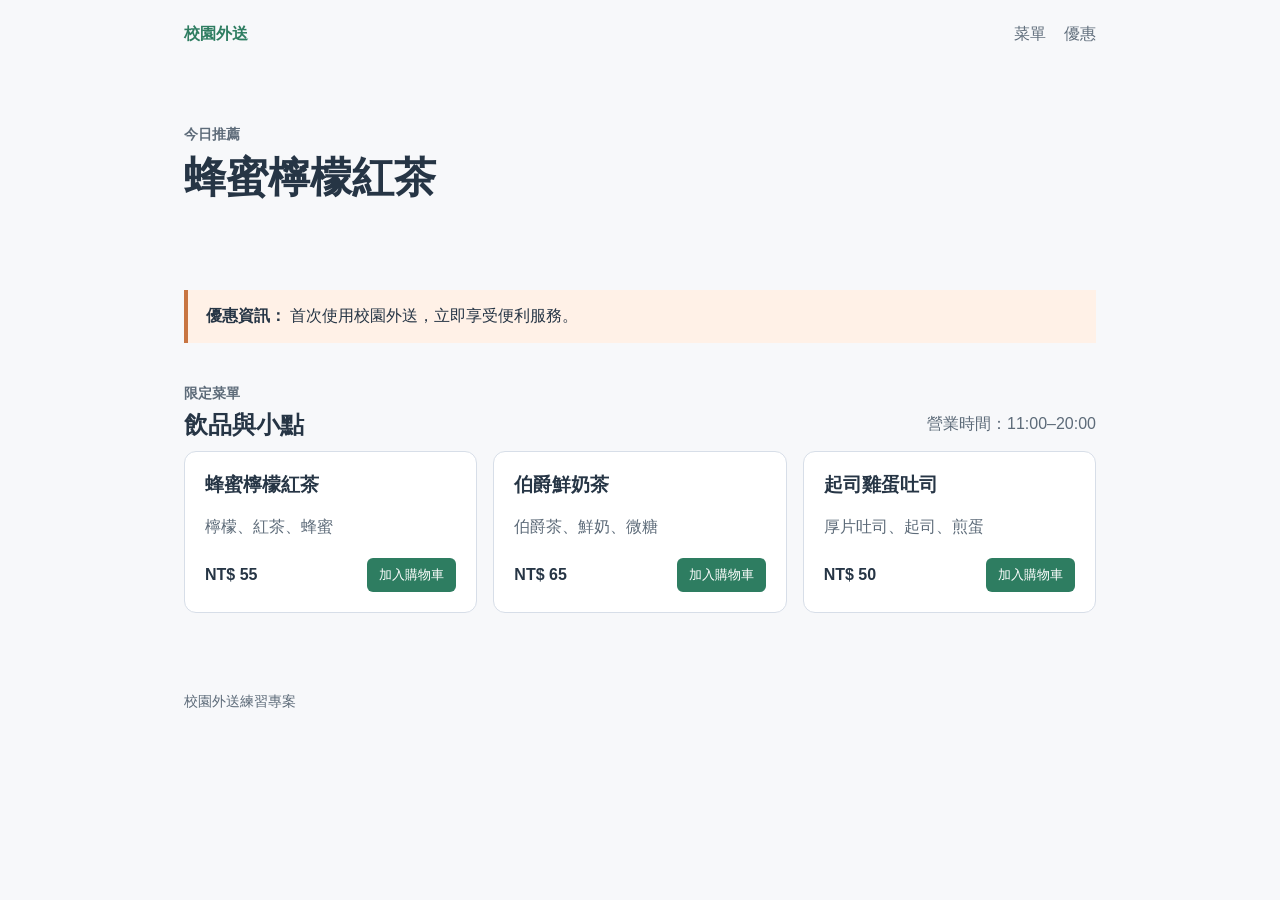
==== index.html @ 29db4ece "Add files via upload" ====
<!doctype html>
<html lang="zh-Hant">
  <head>
    <meta charset="UTF-8" />
    <meta name="viewport" content="width=device-width, initial-scale=1.0" />
    <title>校園外送｜菜單</title>
    <link rel="stylesheet" href="styles.css" />
  </head>
  <body>
    <header class="site-header">
      <a class="brand" href="#top">校園外送</a>
      <nav aria-label="主要導覽">
        <a href="#menu">菜單</a>
        <a href="#promotion">優惠</a>
      </nav>
    </header>

    <main id="top">
      <section class="hero" aria-labelledby="page-title">
        <p class="eyebrow">今日推薦</p>
        <h1 id="page-title">蜂蜜檸檬紅茶</h1>
      </section>

      <section id="promotion" class="promotion" aria-label="促銷資訊">
        <strong>優惠資訊：</strong>
        <span>首次使用校園外送，立即享受便利服務。</span>
      </section>

      <section id="menu" aria-labelledby="menu-title">
        <div class="section-heading">
          <div>
            <p class="eyebrow">限定菜單</p>
            <h2 id="menu-title">飲品與小點</h2>
          </div>
          <p>營業時間：11:00–20:00</p>
        </div>

        <div class="menu-grid">
          <article class="menu-item">
            <h3>蜂蜜檸檬紅茶</h3>
            <p>檸檬、紅茶、蜂蜜</p>
            <div class="item-footer">
              <strong>NT$ 55</strong>
              <button type="button" data-item="蜂蜜檸檬紅茶">加入購物車</button>
            </div>
          </article>

          <article class="menu-item">
            <h3>伯爵鮮奶茶</h3>
            <p>伯爵茶、鮮奶、微糖</p>
            <div class="item-footer">
              <strong>NT$ 65</strong>
              <button type="button" data-item="伯爵鮮奶茶">加入購物車</button>
            </div>
          </article>

          <article class="menu-item">
            <h3>起司雞蛋吐司</h3>
            <p>厚片吐司、起司、煎蛋</p>
            <div class="item-footer">
              <strong>NT$ 50</strong>
              <button type="button" data-item="起司雞蛋吐司">加入購物車</button>
            </div>
          </article>
        </div>
      </section>
    </main>

    <footer>
      <p>校園外送練習專案</p>
    </footer>

    <script src="app.js"></script>
  </body>
</html>
---- styles.css ----
:root {
  color: #263545;
  background: #f7f8fa;
  font-family: -apple-system, BlinkMacSystemFont, "Segoe UI", sans-serif;
}

* {
  box-sizing: border-box;
}

body {
  margin: 0;
}

a {
  color: inherit;
  text-decoration: none;
}

.site-header,
main,
footer {
  max-width: 960px;
  margin: 0 auto;
  padding-left: 24px;
  padding-right: 24px;
}

.site-header {
  display: flex;
  align-items: center;
  justify-content: space-between;
  min-height: 68px;
}

.site-header nav {
  display: flex;
  gap: 18px;
  color: #5d6b79;
}

.brand,
h1,
h2,
h3 {
  font-weight: 700;
}

.brand {
  color: #2e7d61;
}

.hero {
  padding: 58px 0 32px;
}

.hero h1,
.section-heading h2 {
  margin: 6px 0 10px;
}

.hero h1 {
  font-size: 42px;
}

.hero p,
.section-heading p,
.menu-item p,
footer {
  color: #5d6b79;
}

.eyebrow {
  margin: 0;
  color: #2e7d61;
  font-size: 14px;
  font-weight: 700;
}

.promotion {
  padding: 16px 18px;
  border-left: 4px solid #c87542;
  background: #fff1e7;
}

section {
  margin-bottom: 42px;
}

.section-heading {
  display: flex;
  align-items: end;
  justify-content: space-between;
  gap: 16px;
}

.menu-grid {
  display: grid;
  grid-template-columns: repeat(auto-fit, minmax(210px, 1fr));
  gap: 16px;
}

.menu-item {
  padding: 20px;
  border: 1px solid #d7dee8;
  border-radius: 12px;
  background: #fff;
}

.menu-item h3 {
  margin-top: 0;
}

.item-footer {
  display: flex;
  align-items: center;
  justify-content: space-between;
  gap: 8px;
  margin-top: 20px;
}

button {
  padding: 8px 12px;
  border: 0;
  border-radius: 6px;
  background: #2e7d61;
  color: #fff;
  cursor: pointer;
}

footer {
  padding-top: 24px;
  padding-bottom: 36px;
  font-size: 14px;
}

@media (max-width: 560px) {
  .section-heading,
  .item-footer {
    align-items: flex-start;
    flex-direction: column;
  }
}
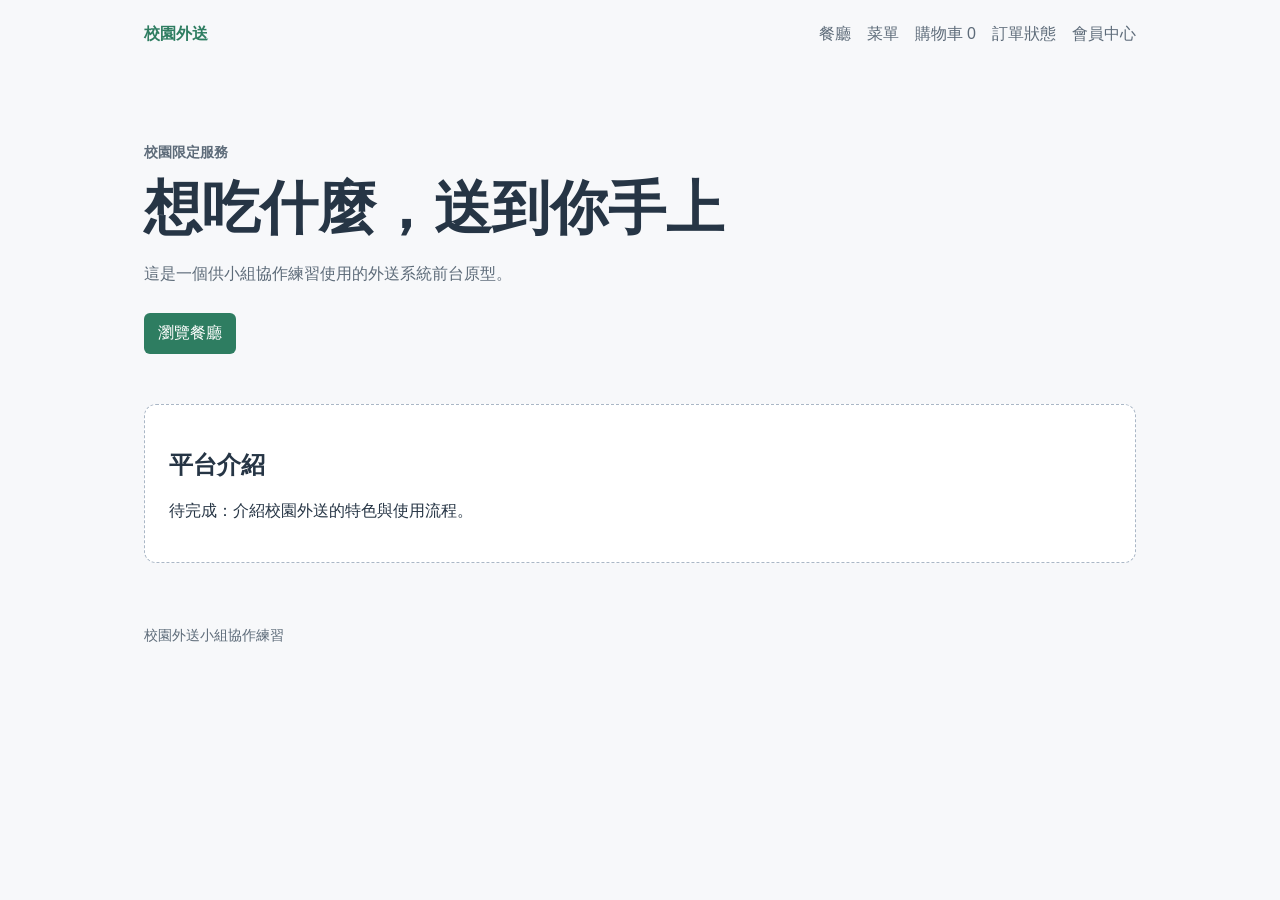
==== commit 8cdebff5: "Add files via upload" ====
--- a/index.html
+++ b/index.html
@@ -3,73 +3,37 @@
   <head>
     <meta charset="UTF-8" />
     <meta name="viewport" content="width=device-width, initial-scale=1.0" />
-    <title>校園外送｜菜單</title>
-    <link rel="stylesheet" href="styles.css" />
+    <title>校園外送｜首頁</title>
+    <link rel="stylesheet" href="css/base.css" />
   </head>
   <body>
     <header class="site-header">
-      <a class="brand" href="#top">校園外送</a>
+      <a class="brand" href="index.html">校園外送</a>
       <nav aria-label="主要導覽">
-        <a href="#menu">菜單</a>
-        <a href="#promotion">優惠</a>
+        <a href="pages/restaurants.html">餐廳</a>
+        <a href="pages/menu.html">菜單</a>
+        <a href="pages/cart.html">購物車 <span data-cart-count>0</span></a>
+        <a href="pages/order-status.html">訂單狀態</a>
+        <a href="pages/profile.html">會員中心</a>
       </nav>
     </header>
 
-    <main id="top">
+    <main class="container">
       <section class="hero" aria-labelledby="page-title">
-        <p class="eyebrow">今日推薦</p>
-        <h1 id="page-title">蜂蜜檸檬紅茶</h1>
+        <p class="eyebrow">校園限定服務</p>
+        <h1 id="page-title">想吃什麼，送到你手上</h1>
+        <p>這是一個供小組協作練習使用的外送系統前台原型。</p>
+        <a class="button" href="pages/restaurants.html">瀏覽餐廳</a>
       </section>
 
-      <section id="promotion" class="promotion" aria-label="促銷資訊">
-        <strong>優惠資訊：</strong>
-        <span>首次使用校園外送，立即享受便利服務。</span>
-      </section>
-
-      <section id="menu" aria-labelledby="menu-title">
-        <div class="section-heading">
-          <div>
-            <p class="eyebrow">限定菜單</p>
-            <h2 id="menu-title">飲品與小點</h2>
-          </div>
-          <p>營業時間：11:00–20:00</p>
-        </div>
-
-        <div class="menu-grid">
-          <article class="menu-item">
-            <h3>蜂蜜檸檬紅茶</h3>
-            <p>檸檬、紅茶、蜂蜜</p>
-            <div class="item-footer">
-              <strong>NT$ 55</strong>
-              <button type="button" data-item="蜂蜜檸檬紅茶">加入購物車</button>
-            </div>
-          </article>
-
-          <article class="menu-item">
-            <h3>伯爵鮮奶茶</h3>
-            <p>伯爵茶、鮮奶、微糖</p>
-            <div class="item-footer">
-              <strong>NT$ 65</strong>
-              <button type="button" data-item="伯爵鮮奶茶">加入購物車</button>
-            </div>
-          </article>
-
-          <article class="menu-item">
-            <h3>起司雞蛋吐司</h3>
-            <p>厚片吐司、起司、煎蛋</p>
-            <div class="item-footer">
-              <strong>NT$ 50</strong>
-              <button type="button" data-item="起司雞蛋吐司">加入購物車</button>
-            </div>
-          </article>
-        </div>
+      <!-- 成員 1：在這裡完成首頁與平台介紹功能。 -->
+      <section id="home-feature" class="placeholder" aria-labelledby="home-feature-title">
+        <h2 id="home-feature-title">平台介紹</h2>
+        <p>待完成：介紹校園外送的特色與使用流程。</p>
       </section>
     </main>
 
-    <footer>
-      <p>校園外送練習專案</p>
-    </footer>
-
-    <script src="app.js"></script>
+    <footer>校園外送小組協作練習</footer>
+    <script src="js/app.js"></script>
   </body>
 </html>
--- a/css/base.css
+++ b/css/base.css
@@ -0,0 +1,149 @@
+:root {
+  color: #263545;
+  background: #f7f8fa;
+  font-family: -apple-system, BlinkMacSystemFont, "Segoe UI", sans-serif;
+}
+
+* {
+  box-sizing: border-box;
+}
+
+body {
+  margin: 0;
+}
+
+a {
+  color: inherit;
+  text-decoration: none;
+}
+
+.site-header,
+.container,
+footer {
+  max-width: 1040px;
+  margin: 0 auto;
+  padding-left: 24px;
+  padding-right: 24px;
+}
+
+.site-header {
+  display: flex;
+  align-items: center;
+  justify-content: space-between;
+  min-height: 68px;
+}
+
+.site-header nav {
+  display: flex;
+  flex-wrap: wrap;
+  gap: 16px;
+  color: #5d6b79;
+}
+
+.brand,
+h1,
+h2,
+h3 {
+  font-weight: 700;
+}
+
+.brand,
+.eyebrow {
+  color: #2e7d61;
+}
+
+.hero {
+  padding: 76px 0 50px;
+}
+
+.hero h1 {
+  max-width: 650px;
+  margin: 8px 0;
+  font-size: clamp(36px, 6vw, 58px);
+}
+
+.hero p,
+.muted,
+footer {
+  color: #5d6b79;
+}
+
+.eyebrow {
+  margin: 0;
+  font-size: 14px;
+  font-weight: 700;
+}
+
+.button,
+button {
+  display: inline-block;
+  margin-top: 12px;
+  padding: 10px 14px;
+  border: 0;
+  border-radius: 6px;
+  background: #2e7d61;
+  color: #fff;
+  cursor: pointer;
+}
+
+.placeholder,
+.panel {
+  margin-bottom: 36px;
+  padding: 24px;
+  border: 1px dashed #aab7c6;
+  border-radius: 12px;
+  background: #fff;
+}
+
+.grid {
+  display: grid;
+  grid-template-columns: repeat(auto-fit, minmax(220px, 1fr));
+  gap: 16px;
+  margin-bottom: 36px;
+}
+
+.card {
+  padding: 20px;
+  border: 1px solid #d7dee8;
+  border-radius: 12px;
+  background: #fff;
+}
+
+.card h3 {
+  margin-top: 0;
+}
+
+.page-heading {
+  margin: 46px 0 24px;
+}
+
+.page-heading h1 {
+  margin-bottom: 8px;
+}
+
+.notice {
+  padding: 16px;
+  border-left: 4px solid #c87542;
+  background: #fff1e7;
+}
+
+.status-message {
+  min-height: 24px;
+  color: #2e7d61;
+  font-weight: 700;
+}
+
+footer {
+  padding-top: 28px;
+  padding-bottom: 36px;
+  font-size: 14px;
+}
+
+@media (max-width: 700px) {
+  .site-header {
+    align-items: flex-start;
+    flex-direction: column;
+    gap: 14px;
+    padding-top: 18px;
+  }
+}
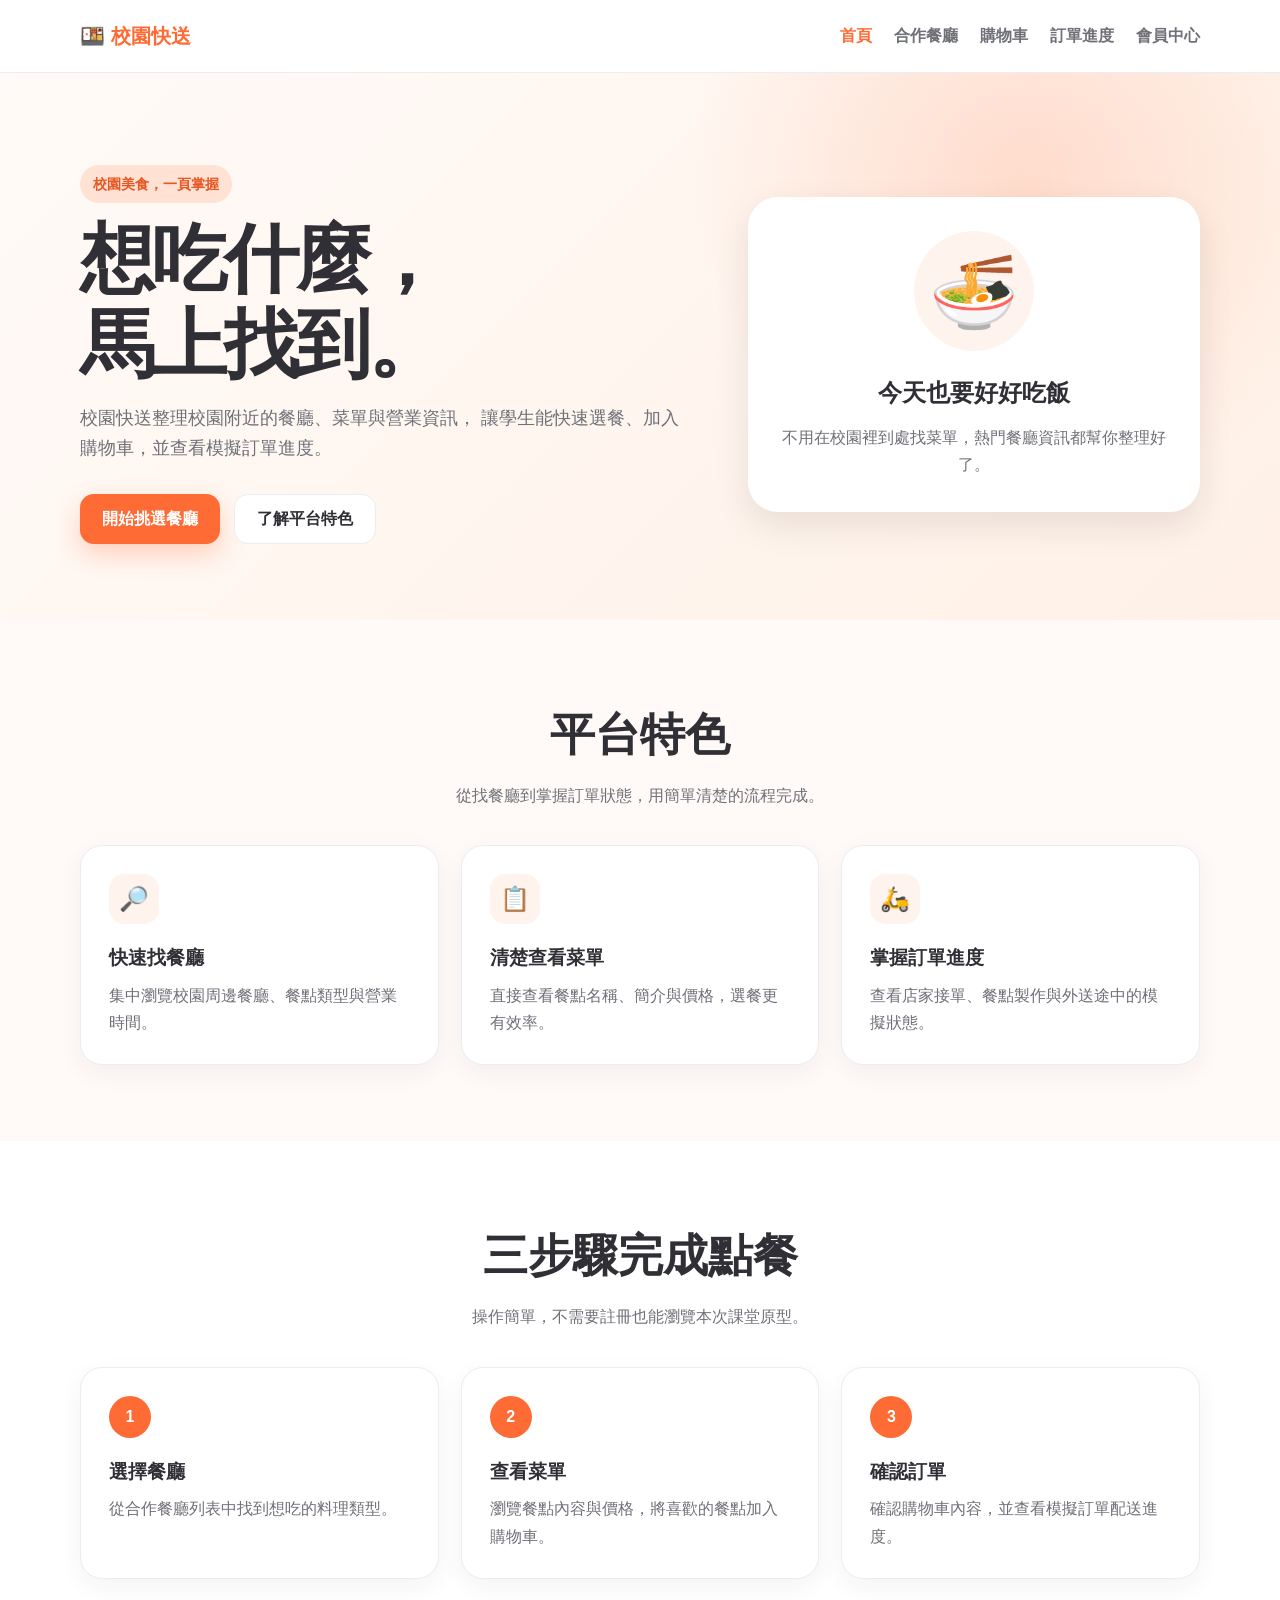
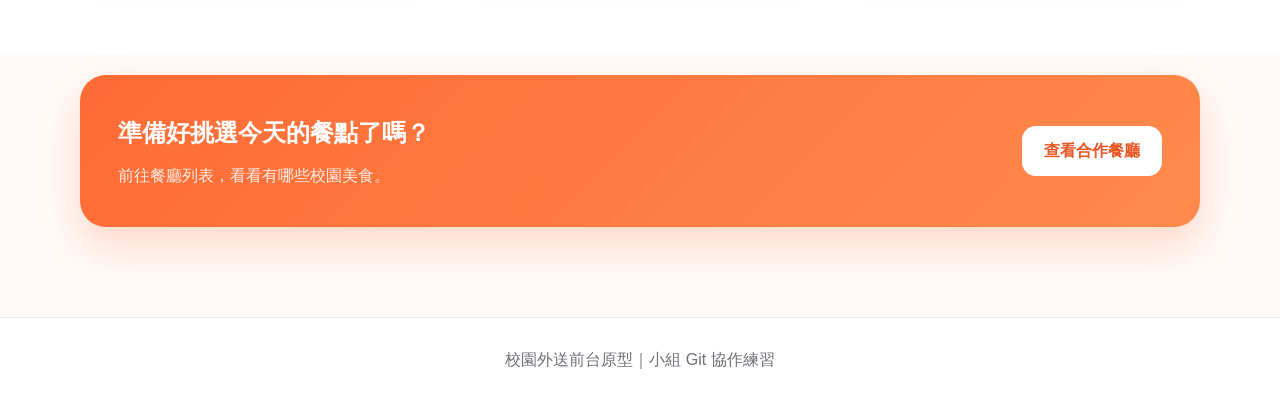
==== commit 91ec7568: "完成首頁與平台介紹" ====
--- a/index.html
+++ b/index.html
@@ -1,39 +1,461 @@
-<!doctype html>
+<!DOCTYPE html>
 <html lang="zh-Hant">
-  <head>
-    <meta charset="UTF-8" />
-    <meta name="viewport" content="width=device-width, initial-scale=1.0" />
-    <title>校園外送｜首頁</title>
-    <link rel="stylesheet" href="css/base.css" />
-  </head>
-  <body>
-    <header class="site-header">
-      <a class="brand" href="index.html">校園外送</a>
-      <nav aria-label="主要導覽">
-        <a href="pages/restaurants.html">餐廳</a>
-        <a href="pages/menu.html">菜單</a>
-        <a href="pages/cart.html">購物車 <span data-cart-count>0</span></a>
-        <a href="pages/order-status.html">訂單狀態</a>
+<head>
+  <meta charset="UTF-8">
+  <meta name="viewport" content="width=device-width, initial-scale=1.0">
+  <meta name="description" content="校園快送提供校園周邊餐廳與餐點資訊，讓學生快速找到想吃的餐點。">
+  <title>校園快送｜首頁</title>
+  <style>
+    :root {
+      --primary: #ff6b35;
+      --primary-dark: #e85624;
+      --secondary: #fff4ed;
+      --text: #2f2f35;
+      --muted: #6f7078;
+      --surface: #ffffff;
+      --border: #ececf1;
+      --shadow: 0 14px 35px rgba(41, 34, 30, 0.10);
+    }
+
+    * {
+      box-sizing: border-box;
+    }
+
+    html {
+      scroll-behavior: smooth;
+    }
+
+    body {
+      margin: 0;
+      font-family: "Noto Sans TC", "Microsoft JhengHei", sans-serif;
+      color: var(--text);
+      background: #fffaf7;
+      line-height: 1.7;
+    }
+
+    a {
+      color: inherit;
+      text-decoration: none;
+    }
+
+    .container {
+      width: min(1120px, calc(100% - 40px));
+      margin: 0 auto;
+    }
+
+    header {
+      position: sticky;
+      top: 0;
+      z-index: 10;
+      background: rgba(255, 255, 255, 0.94);
+      border-bottom: 1px solid var(--border);
+      backdrop-filter: blur(10px);
+    }
+
+    nav {
+      min-height: 72px;
+      display: flex;
+      justify-content: space-between;
+      align-items: center;
+      gap: 24px;
+    }
+
+    .logo {
+      font-size: 1.25rem;
+      font-weight: 800;
+      color: var(--primary);
+    }
+
+    .nav-links {
+      display: flex;
+      gap: 22px;
+      align-items: center;
+    }
+
+    .nav-links a {
+      color: var(--muted);
+      font-weight: 700;
+    }
+
+    .nav-links a:hover,
+    .nav-links a[aria-current="page"] {
+      color: var(--primary);
+    }
+
+    .hero {
+      padding: 92px 0 76px;
+      background:
+        radial-gradient(circle at 80% 20%, rgba(255, 107, 53, 0.18), transparent 30%),
+        linear-gradient(135deg, #fffaf7 0%, #fff1e7 100%);
+    }
+
+    .hero-grid {
+      display: grid;
+      grid-template-columns: 1.15fr 0.85fr;
+      align-items: center;
+      gap: 56px;
+    }
+
+    .eyebrow {
+      display: inline-block;
+      margin-bottom: 14px;
+      padding: 7px 13px;
+      border-radius: 999px;
+      color: var(--primary-dark);
+      background: #ffe2d3;
+      font-weight: 800;
+      font-size: 0.9rem;
+    }
+
+    h1 {
+      margin: 0 0 18px;
+      font-size: clamp(2.6rem, 6vw, 4.7rem);
+      line-height: 1.12;
+      letter-spacing: -0.04em;
+    }
+
+    .hero p {
+      max-width: 660px;
+      margin: 0 0 30px;
+      color: var(--muted);
+      font-size: 1.1rem;
+    }
+
+    .button-row {
+      display: flex;
+      flex-wrap: wrap;
+      gap: 14px;
+    }
+
+    .button {
+      display: inline-flex;
+      justify-content: center;
+      align-items: center;
+      min-height: 50px;
+      padding: 0 22px;
+      border-radius: 14px;
+      font-weight: 800;
+      transition: transform 0.2s, box-shadow 0.2s;
+    }
+
+    .button:hover {
+      transform: translateY(-2px);
+    }
+
+    .button-primary {
+      color: white;
+      background: var(--primary);
+      box-shadow: 0 10px 25px rgba(255, 107, 53, 0.28);
+    }
+
+    .button-secondary {
+      background: white;
+      border: 1px solid var(--border);
+    }
+
+    .hero-card {
+      position: relative;
+      padding: 34px;
+      border-radius: 30px;
+      background: white;
+      box-shadow: var(--shadow);
+    }
+
+    .food-icon {
+      display: grid;
+      place-items: center;
+      width: 120px;
+      height: 120px;
+      margin: 0 auto 22px;
+      border-radius: 50%;
+      background: var(--secondary);
+      font-size: 4.5rem;
+    }
+
+    .hero-card h2 {
+      margin: 0 0 10px;
+      text-align: center;
+    }
+
+    .hero-card p {
+      margin: 0;
+      text-align: center;
+      font-size: 1rem;
+    }
+
+    section {
+      padding: 76px 0;
+    }
+
+    .section-heading {
+      max-width: 700px;
+      margin: 0 auto 36px;
+      text-align: center;
+    }
+
+    .section-heading h2 {
+      margin: 0 0 10px;
+      font-size: clamp(2rem, 4vw, 2.8rem);
+    }
+
+    .section-heading p {
+      margin: 0;
+      color: var(--muted);
+    }
+
+    .feature-grid,
+    .step-grid {
+      display: grid;
+      grid-template-columns: repeat(3, 1fr);
+      gap: 22px;
+    }
+
+    .card {
+      padding: 28px;
+      border: 1px solid var(--border);
+      border-radius: 22px;
+      background: var(--surface);
+      box-shadow: 0 8px 24px rgba(31, 31, 40, 0.05);
+    }
+
+    .card-icon {
+      display: grid;
+      place-items: center;
+      width: 50px;
+      height: 50px;
+      margin-bottom: 18px;
+      border-radius: 15px;
+      background: var(--secondary);
+      font-size: 1.5rem;
+    }
+
+    .card h3 {
+      margin: 0 0 8px;
+    }
+
+    .card p {
+      margin: 0;
+      color: var(--muted);
+    }
+
+    .steps {
+      background: #ffffff;
+    }
+
+    .step-number {
+      display: grid;
+      place-items: center;
+      width: 42px;
+      height: 42px;
+      margin-bottom: 18px;
+      border-radius: 50%;
+      color: white;
+      background: var(--primary);
+      font-weight: 900;
+    }
+
+    .cta {
+      padding-top: 20px;
+      padding-bottom: 90px;
+    }
+
+    .cta-box {
+      display: flex;
+      justify-content: space-between;
+      align-items: center;
+      gap: 24px;
+      padding: 38px;
+      border-radius: 26px;
+      color: white;
+      background: linear-gradient(135deg, #ff6b35, #ff8a4c);
+      box-shadow: 0 18px 40px rgba(255, 107, 53, 0.24);
+    }
+
+    .cta-box h2,
+    .cta-box p {
+      margin: 0;
+    }
+
+    .cta-box p {
+      margin-top: 8px;
+      color: rgba(255, 255, 255, 0.88);
+    }
+
+    .cta-box .button {
+      flex-shrink: 0;
+      color: var(--primary-dark);
+      background: white;
+    }
+
+    footer {
+      padding: 28px 0;
+      border-top: 1px solid var(--border);
+      color: var(--muted);
+      background: white;
+      text-align: center;
+    }
+
+    @media (max-width: 820px) {
+      .hero-grid,
+      .feature-grid,
+      .step-grid {
+        grid-template-columns: 1fr;
+      }
+
+      .hero {
+        padding-top: 64px;
+      }
+
+      .hero-card {
+        max-width: 520px;
+      }
+
+      .cta-box {
+        align-items: flex-start;
+        flex-direction: column;
+      }
+    }
+
+    @media (max-width: 620px) {
+      .container {
+        width: min(100% - 28px, 1120px);
+      }
+
+      nav {
+        padding: 14px 0;
+        align-items: flex-start;
+        flex-direction: column;
+      }
+
+      .nav-links {
+        width: 100%;
+        gap: 14px;
+        overflow-x: auto;
+      }
+
+      .hero {
+        padding: 48px 0 56px;
+      }
+
+      section {
+        padding: 58px 0;
+      }
+    }
+  </style>
+</head>
+<body>
+  <header>
+    <nav class="container" aria-label="主要導覽">
+      <a class="logo" href="index.html">🍱 校園快送</a>
+      <div class="nav-links">
+        <a href="index.html" aria-current="page">首頁</a>
+        <a href="pages/restaurants.html">合作餐廳</a>
+        <a href="pages/cart.html">購物車</a>
+        <a href="pages/order-status.html">訂單進度</a>
         <a href="pages/profile.html">會員中心</a>
-      </nav>
-    </header>
-
-    <main class="container">
-      <section class="hero" aria-labelledby="page-title">
-        <p class="eyebrow">校園限定服務</p>
-        <h1 id="page-title">想吃什麼，送到你手上</h1>
-        <p>這是一個供小組協作練習使用的外送系統前台原型。</p>
-        <a class="button" href="pages/restaurants.html">瀏覽餐廳</a>
-      </section>
-
-      <!-- 成員 1：在這裡完成首頁與平台介紹功能。 -->
-      <section id="home-feature" class="placeholder" aria-labelledby="home-feature-title">
-        <h2 id="home-feature-title">平台介紹</h2>
-        <p>待完成：介紹校園外送的特色與使用流程。</p>
-      </section>
-    </main>
-
-    <footer>校園外送小組協作練習</footer>
-    <script src="js/app.js"></script>
-  </body>
+      </div>
+    </nav>
+  </header>
+
+  <main>
+    <section class="hero">
+      <div class="container hero-grid">
+        <div>
+          <span class="eyebrow">校園美食，一頁掌握</span>
+          <h1>想吃什麼，<br>馬上找到。</h1>
+          <p>
+            校園快送整理校園附近的餐廳、菜單與營業資訊，
+            讓學生能快速選餐、加入購物車，並查看模擬訂單進度。
+          </p>
+          <div class="button-row">
+            <a class="button button-primary" href="pages/restaurants.html">開始挑選餐廳</a>
+            <a class="button button-secondary" href="#features">了解平台特色</a>
+          </div>
+        </div>
+
+        <aside class="hero-card" aria-label="平台簡介">
+          <div class="food-icon" aria-hidden="true">🍜</div>
+          <h2>今天也要好好吃飯</h2>
+          <p>不用在校園裡到處找菜單，熱門餐廳資訊都幫你整理好了。</p>
+        </aside>
+      </div>
+    </section>
+
+    <section id="features">
+      <div class="container">
+        <div class="section-heading">
+          <h2>平台特色</h2>
+          <p>從找餐廳到掌握訂單狀態，用簡單清楚的流程完成。</p>
+        </div>
+
+        <div class="feature-grid">
+          <article class="card">
+            <div class="card-icon" aria-hidden="true">🔎</div>
+            <h3>快速找餐廳</h3>
+            <p>集中瀏覽校園周邊餐廳、餐點類型與營業時間。</p>
+          </article>
+
+          <article class="card">
+            <div class="card-icon" aria-hidden="true">📋</div>
+            <h3>清楚查看菜單</h3>
+            <p>直接查看餐點名稱、簡介與價格，選餐更有效率。</p>
+          </article>
+
+          <article class="card">
+            <div class="card-icon" aria-hidden="true">🛵</div>
+            <h3>掌握訂單進度</h3>
+            <p>查看店家接單、餐點製作與外送途中的模擬狀態。</p>
+          </article>
+        </div>
+      </div>
+    </section>
+
+    <section class="steps">
+      <div class="container">
+        <div class="section-heading">
+          <h2>三步驟完成點餐</h2>
+          <p>操作簡單，不需要註冊也能瀏覽本次課堂原型。</p>
+        </div>
+
+        <div class="step-grid">
+          <article class="card">
+            <div class="step-number">1</div>
+            <h3>選擇餐廳</h3>
+            <p>從合作餐廳列表中找到想吃的料理類型。</p>
+          </article>
+
+          <article class="card">
+            <div class="step-number">2</div>
+            <h3>查看菜單</h3>
+            <p>瀏覽餐點內容與價格，將喜歡的餐點加入購物車。</p>
+          </article>
+
+          <article class="card">
+            <div class="step-number">3</div>
+            <h3>確認訂單</h3>
+            <p>確認購物車內容，並查看模擬訂單配送進度。</p>
+          </article>
+        </div>
+      </div>
+    </section>
+
+    <section class="cta">
+      <div class="container">
+        <div class="cta-box">
+          <div>
+            <h2>準備好挑選今天的餐點了嗎？</h2>
+            <p>前往餐廳列表，看看有哪些校園美食。</p>
+          </div>
+          <a class="button" href="pages/restaurants.html">查看合作餐廳</a>
+        </div>
+      </div>
+    </section>
+  </main>
+
+  <footer>
+    <div class="container">
+      校園外送前台原型｜小組 Git 協作練習
+    </div>
+  </footer>
+</body>
 </html>
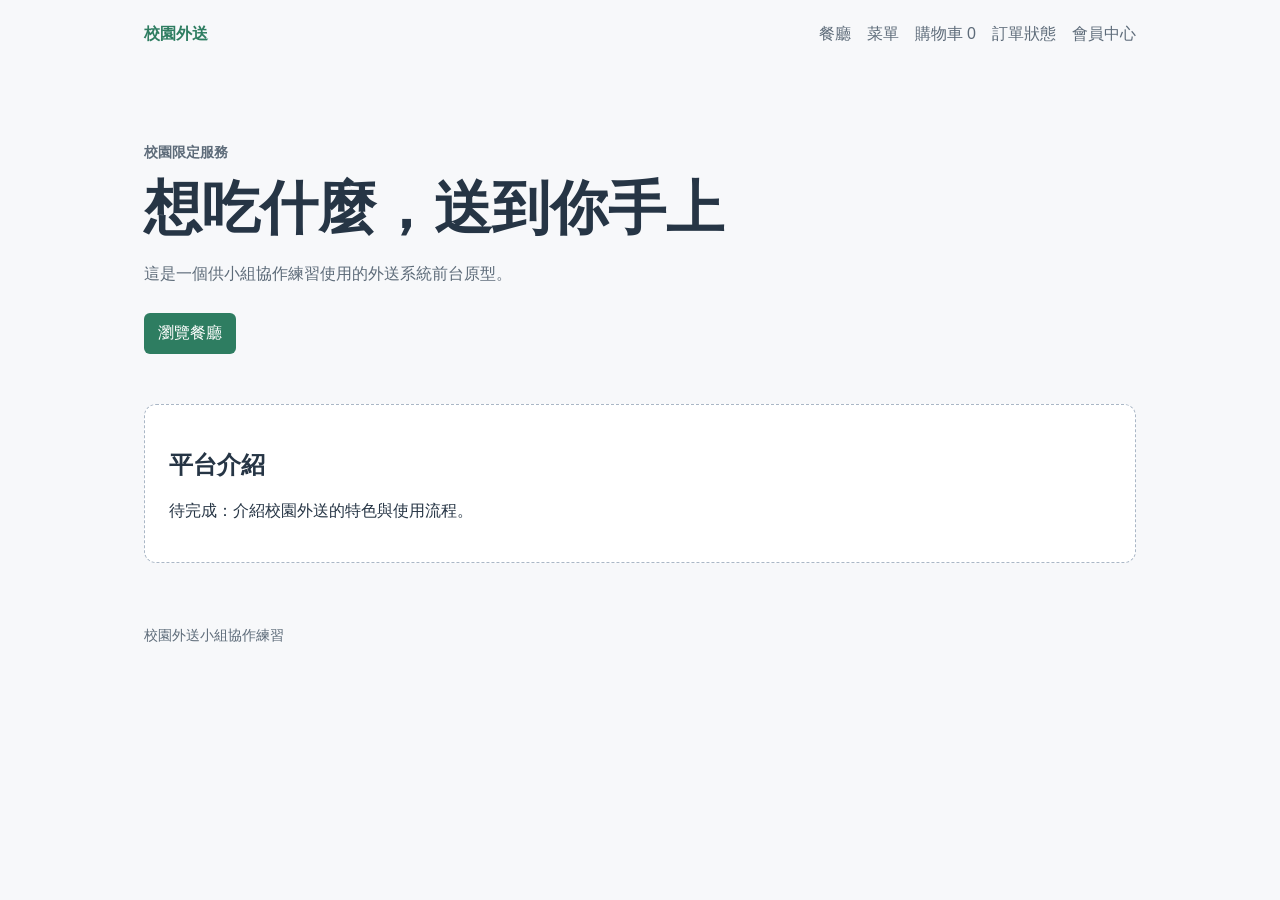
==== commit ca611dc5: "Add cart summary page" ====
--- a/index.html
+++ b/index.html
@@ -1,461 +1,39 @@
-<!DOCTYPE html>
+<!doctype html>
 <html lang="zh-Hant">
-<head>
-  <meta charset="UTF-8">
-  <meta name="viewport" content="width=device-width, initial-scale=1.0">
-  <meta name="description" content="校園快送提供校園周邊餐廳與餐點資訊，讓學生快速找到想吃的餐點。">
-  <title>校園快送｜首頁</title>
-  <style>
-    :root {
-      --primary: #ff6b35;
-      --primary-dark: #e85624;
-      --secondary: #fff4ed;
-      --text: #2f2f35;
-      --muted: #6f7078;
-      --surface: #ffffff;
-      --border: #ececf1;
-      --shadow: 0 14px 35px rgba(41, 34, 30, 0.10);
-    }
+  <head>
+    <meta charset="UTF-8" />
+    <meta name="viewport" content="width=device-width, initial-scale=1.0" />
+    <title>校園外送｜首頁</title>
+    <link rel="stylesheet" href="css/base.css" />
+  </head>
+  <body>
+    <header class="site-header">
+      <a class="brand" href="index.html">校園外送</a>
+      <nav aria-label="主要導覽">
+        <a href="pages/restaurants.html">餐廳</a>
+        <a href="pages/menu.html">菜單</a>
+        <a href="pages/cart.html">購物車 <span data-cart-count>0</span></a>
+        <a href="pages/order-status.html">訂單狀態</a>
+        <a href="pages/profile.html">會員中心</a>
+      </nav>
+    </header>
 
-    * {
-      box-sizing: border-box;
-    }
+    <main class="container">
+      <section class="hero" aria-labelledby="page-title">
+        <p class="eyebrow">校園限定服務</p>
+        <h1 id="page-title">想吃什麼，送到你手上</h1>
+        <p>這是一個供小組協作練習使用的外送系統前台原型。</p>
+        <a class="button" href="pages/restaurants.html">瀏覽餐廳</a>
+      </section>
 
-    html {
-      scroll-behavior: smooth;
-    }
+      <!-- 成員 1：在這裡完成首頁與平台介紹功能。 -->
+      <section id="home-feature" class="placeholder" aria-labelledby="home-feature-title">
+        <h2 id="home-feature-title">平台介紹</h2>
+        <p>待完成：介紹校園外送的特色與使用流程。</p>
+      </section>
+    </main>
 
-    body {
-      margin: 0;
-      font-family: "Noto Sans TC", "Microsoft JhengHei", sans-serif;
-      color: var(--text);
-      background: #fffaf7;
-      line-height: 1.7;
-    }
-
-    a {
-      color: inherit;
-      text-decoration: none;
-    }
-
-    .container {
-      width: min(1120px, calc(100% - 40px));
-      margin: 0 auto;
-    }
-
-    header {
-      position: sticky;
-      top: 0;
-      z-index: 10;
-      background: rgba(255, 255, 255, 0.94);
-      border-bottom: 1px solid var(--border);
-      backdrop-filter: blur(10px);
-    }
-
-    nav {
-      min-height: 72px;
-      display: flex;
-      justify-content: space-between;
-      align-items: center;
-      gap: 24px;
-    }
-
-    .logo {
-      font-size: 1.25rem;
-      font-weight: 800;
-      color: var(--primary);
-    }
-
-    .nav-links {
-      display: flex;
-      gap: 22px;
-      align-items: center;
-    }
-
-    .nav-links a {
-      color: var(--muted);
-      font-weight: 700;
-    }
-
-    .nav-links a:hover,
-    .nav-links a[aria-current="page"] {
-      color: var(--primary);
-    }
-
-    .hero {
-      padding: 92px 0 76px;
-      background:
-        radial-gradient(circle at 80% 20%, rgba(255, 107, 53, 0.18), transparent 30%),
-        linear-gradient(135deg, #fffaf7 0%, #fff1e7 100%);
-    }
-
-    .hero-grid {
-      display: grid;
-      grid-template-columns: 1.15fr 0.85fr;
-      align-items: center;
-      gap: 56px;
-    }
-
-    .eyebrow {
-      display: inline-block;
-      margin-bottom: 14px;
-      padding: 7px 13px;
-      border-radius: 999px;
-      color: var(--primary-dark);
-      background: #ffe2d3;
-      font-weight: 800;
-      font-size: 0.9rem;
-    }
-
-    h1 {
-      margin: 0 0 18px;
-      font-size: clamp(2.6rem, 6vw, 4.7rem);
-      line-height: 1.12;
-      letter-spacing: -0.04em;
-    }
-
-    .hero p {
-      max-width: 660px;
-      margin: 0 0 30px;
-      color: var(--muted);
-      font-size: 1.1rem;
-    }
-
-    .button-row {
-      display: flex;
-      flex-wrap: wrap;
-      gap: 14px;
-    }
-
-    .button {
-      display: inline-flex;
-      justify-content: center;
-      align-items: center;
-      min-height: 50px;
-      padding: 0 22px;
-      border-radius: 14px;
-      font-weight: 800;
-      transition: transform 0.2s, box-shadow 0.2s;
-    }
-
-    .button:hover {
-      transform: translateY(-2px);
-    }
-
-    .button-primary {
-      color: white;
-      background: var(--primary);
-      box-shadow: 0 10px 25px rgba(255, 107, 53, 0.28);
-    }
-
-    .button-secondary {
-      background: white;
-      border: 1px solid var(--border);
-    }
-
-    .hero-card {
-      position: relative;
-      padding: 34px;
-      border-radius: 30px;
-      background: white;
-      box-shadow: var(--shadow);
-    }
-
-    .food-icon {
-      display: grid;
-      place-items: center;
-      width: 120px;
-      height: 120px;
-      margin: 0 auto 22px;
-      border-radius: 50%;
-      background: var(--secondary);
-      font-size: 4.5rem;
-    }
-
-    .hero-card h2 {
-      margin: 0 0 10px;
-      text-align: center;
-    }
-
-    .hero-card p {
-      margin: 0;
-      text-align: center;
-      font-size: 1rem;
-    }
-
-    section {
-      padding: 76px 0;
-    }
-
-    .section-heading {
-      max-width: 700px;
-      margin: 0 auto 36px;
-      text-align: center;
-    }
-
-    .section-heading h2 {
-      margin: 0 0 10px;
-      font-size: clamp(2rem, 4vw, 2.8rem);
-    }
-
-    .section-heading p {
-      margin: 0;
-      color: var(--muted);
-    }
-
-    .feature-grid,
-    .step-grid {
-      display: grid;
-      grid-template-columns: repeat(3, 1fr);
-      gap: 22px;
-    }
-
-    .card {
-      padding: 28px;
-      border: 1px solid var(--border);
-      border-radius: 22px;
-      background: var(--surface);
-      box-shadow: 0 8px 24px rgba(31, 31, 40, 0.05);
-    }
-
-    .card-icon {
-      display: grid;
-      place-items: center;
-      width: 50px;
-      height: 50px;
-      margin-bottom: 18px;
-      border-radius: 15px;
-      background: var(--secondary);
-      font-size: 1.5rem;
-    }
-
-    .card h3 {
-      margin: 0 0 8px;
-    }
-
-    .card p {
-      margin: 0;
-      color: var(--muted);
-    }
-
-    .steps {
-      background: #ffffff;
-    }
-
-    .step-number {
-      display: grid;
-      place-items: center;
-      width: 42px;
-      height: 42px;
-      margin-bottom: 18px;
-      border-radius: 50%;
-      color: white;
-      background: var(--primary);
-      font-weight: 900;
-    }
-
-    .cta {
-      padding-top: 20px;
-      padding-bottom: 90px;
-    }
-
-    .cta-box {
-      display: flex;
-      justify-content: space-between;
-      align-items: center;
-      gap: 24px;
-      padding: 38px;
-      border-radius: 26px;
-      color: white;
-      background: linear-gradient(135deg, #ff6b35, #ff8a4c);
-      box-shadow: 0 18px 40px rgba(255, 107, 53, 0.24);
-    }
-
-    .cta-box h2,
-    .cta-box p {
-      margin: 0;
-    }
-
-    .cta-box p {
-      margin-top: 8px;
-      color: rgba(255, 255, 255, 0.88);
-    }
-
-    .cta-box .button {
-      flex-shrink: 0;
-      color: var(--primary-dark);
-      background: white;
-    }
-
-    footer {
-      padding: 28px 0;
-      border-top: 1px solid var(--border);
-      color: var(--muted);
-      background: white;
-      text-align: center;
-    }
-
-    @media (max-width: 820px) {
-      .hero-grid,
-      .feature-grid,
-      .step-grid {
-        grid-template-columns: 1fr;
-      }
-
-      .hero {
-        padding-top: 64px;
-      }
-
-      .hero-card {
-        max-width: 520px;
-      }
-
-      .cta-box {
-        align-items: flex-start;
-        flex-direction: column;
-      }
-    }
-
-    @media (max-width: 620px) {
-      .container {
-        width: min(100% - 28px, 1120px);
-      }
-
-      nav {
-        padding: 14px 0;
-        align-items: flex-start;
-        flex-direction: column;
-      }
-
-      .nav-links {
-        width: 100%;
-        gap: 14px;
-        overflow-x: auto;
-      }
-
-      .hero {
-        padding: 48px 0 56px;
-      }
-
-      section {
-        padding: 58px 0;
-      }
-    }
-  </style>
-</head>
-<body>
-  <header>
-    <nav class="container" aria-label="主要導覽">
-      <a class="logo" href="index.html">🍱 校園快送</a>
-      <div class="nav-links">
-        <a href="index.html" aria-current="page">首頁</a>
-        <a href="pages/restaurants.html">合作餐廳</a>
-        <a href="pages/cart.html">購物車</a>
-        <a href="pages/order-status.html">訂單進度</a>
-        <a href="pages/profile.html">會員中心</a>
-      </div>
-    </nav>
-  </header>
-
-  <main>
-    <section class="hero">
-      <div class="container hero-grid">
-        <div>
-          <span class="eyebrow">校園美食，一頁掌握</span>
-          <h1>想吃什麼，<br>馬上找到。</h1>
-          <p>
-            校園快送整理校園附近的餐廳、菜單與營業資訊，
-            讓學生能快速選餐、加入購物車，並查看模擬訂單進度。
-          </p>
-          <div class="button-row">
-            <a class="button button-primary" href="pages/restaurants.html">開始挑選餐廳</a>
-            <a class="button button-secondary" href="#features">了解平台特色</a>
-          </div>
-        </div>
-
-        <aside class="hero-card" aria-label="平台簡介">
-          <div class="food-icon" aria-hidden="true">🍜</div>
-          <h2>今天也要好好吃飯</h2>
-          <p>不用在校園裡到處找菜單，熱門餐廳資訊都幫你整理好了。</p>
-        </aside>
-      </div>
-    </section>
-
-    <section id="features">
-      <div class="container">
-        <div class="section-heading">
-          <h2>平台特色</h2>
-          <p>從找餐廳到掌握訂單狀態，用簡單清楚的流程完成。</p>
-        </div>
-
-        <div class="feature-grid">
-          <article class="card">
-            <div class="card-icon" aria-hidden="true">🔎</div>
-            <h3>快速找餐廳</h3>
-            <p>集中瀏覽校園周邊餐廳、餐點類型與營業時間。</p>
-          </article>
-
-          <article class="card">
-            <div class="card-icon" aria-hidden="true">📋</div>
-            <h3>清楚查看菜單</h3>
-            <p>直接查看餐點名稱、簡介與價格，選餐更有效率。</p>
-          </article>
-
-          <article class="card">
-            <div class="card-icon" aria-hidden="true">🛵</div>
-            <h3>掌握訂單進度</h3>
-            <p>查看店家接單、餐點製作與外送途中的模擬狀態。</p>
-          </article>
-        </div>
-      </div>
-    </section>
-
-    <section class="steps">
-      <div class="container">
-        <div class="section-heading">
-          <h2>三步驟完成點餐</h2>
-          <p>操作簡單，不需要註冊也能瀏覽本次課堂原型。</p>
-        </div>
-
-        <div class="step-grid">
-          <article class="card">
-            <div class="step-number">1</div>
-            <h3>選擇餐廳</h3>
-            <p>從合作餐廳列表中找到想吃的料理類型。</p>
-          </article>
-
-          <article class="card">
-            <div class="step-number">2</div>
-            <h3>查看菜單</h3>
-            <p>瀏覽餐點內容與價格，將喜歡的餐點加入購物車。</p>
-          </article>
-
-          <article class="card">
-            <div class="step-number">3</div>
-            <h3>確認訂單</h3>
-            <p>確認購物車內容，並查看模擬訂單配送進度。</p>
-          </article>
-        </div>
-      </div>
-    </section>
-
-    <section class="cta">
-      <div class="container">
-        <div class="cta-box">
-          <div>
-            <h2>準備好挑選今天的餐點了嗎？</h2>
-            <p>前往餐廳列表，看看有哪些校園美食。</p>
-          </div>
-          <a class="button" href="pages/restaurants.html">查看合作餐廳</a>
-        </div>
-      </div>
-    </section>
-  </main>
-
-  <footer>
-    <div class="container">
-      校園外送前台原型｜小組 Git 協作練習
-    </div>
-  </footer>
-</body>
+    <footer>校園外送小組協作練習</footer>
+    <script src="js/app.js"></script>
+  </body>
 </html>
--- a/css/base.css
+++ b/css/base.css
@@ -0,0 +1,402 @@
+:root {
+  color: #263545;
+  background: #f7f8fa;
+  font-family: -apple-system, BlinkMacSystemFont, "Segoe UI", sans-serif;
+}
+
+* {
+  box-sizing: border-box;
+}
+
+body {
+  margin: 0;
+}
+
+a {
+  color: inherit;
+  text-decoration: none;
+}
+
+.site-header,
+.container,
+footer {
+  max-width: 1040px;
+  margin: 0 auto;
+  padding-left: 24px;
+  padding-right: 24px;
+}
+
+/* Cart */
+.nav-cart span {
+  display: inline-grid;
+  width: 22px;
+  height: 22px;
+  margin-left: 3px;
+  place-items: center;
+  border-radius: 50%;
+  background: #e6f1ec;
+  color: #276b54;
+  font-size: 12px;
+  font-weight: 700;
+}
+
+.cart-page {
+  padding-bottom: 72px;
+}
+
+.cart-intro {
+  padding: 64px 0 34px;
+  border-top: 1px solid #e4e9ed;
+}
+
+.cart-intro h1 {
+  margin: 8px 0 10px;
+  color: #17242f;
+  font-size: clamp(34px, 5vw, 48px);
+  letter-spacing: -0.04em;
+}
+
+.cart-intro p:last-child {
+  margin: 0;
+}
+
+.cart-layout {
+  display: grid;
+  grid-template-columns: minmax(0, 1.55fr) minmax(300px, 0.85fr);
+  gap: 28px;
+  align-items: start;
+}
+
+.cart-items,
+.order-summary {
+  border: 1px solid #e2e7e5;
+  border-radius: 20px;
+  background: linear-gradient(180deg, #ffffff 0%, #fbfdfc 100%);
+  box-shadow: 0 14px 42px rgba(28, 47, 39, 0.06);
+}
+
+.cart-items {
+  padding: 8px 28px;
+}
+
+.section-label {
+  display: flex;
+  align-items: center;
+  justify-content: space-between;
+  padding: 18px 0 12px;
+}
+
+.section-label h2,
+.order-summary h2 {
+  margin: 0;
+  color: #17242f;
+  font-size: 21px;
+}
+
+.section-label span {
+  color: #7a8782;
+  font-size: 14px;
+}
+
+.cart-item {
+  display: grid;
+  grid-template-columns: 66px 1fr auto;
+  gap: 18px;
+  align-items: center;
+  padding: 24px 0;
+  border-top: 1px solid #edf0ef;
+  transition: background 160ms ease, border-radius 160ms ease;
+}
+
+.cart-item:hover {
+  border-radius: 12px;
+  background: #f7fbf9;
+}
+
+.food-icon {
+  display: grid;
+  width: 66px;
+  height: 66px;
+  place-items: center;
+  border-radius: 16px;
+  background: #fff0e8;
+  color: #c16036;
+  font-size: 22px;
+  font-weight: 800;
+}
+
+.food-icon.oyster {
+  background: #e8f2ef;
+  color: #2e7d61;
+}
+
+.item-info h3 {
+  margin: 0 0 6px;
+  color: #263545;
+  font-size: 17px;
+}
+
+.item-info p {
+  margin: 0 0 9px;
+  color: #7a8782;
+  font-size: 13px;
+  line-height: 1.5;
+}
+
+.quantity {
+  color: #52615b;
+  font-size: 13px;
+  font-weight: 600;
+}
+
+.item-price {
+  color: #263545;
+  font-size: 16px;
+  white-space: nowrap;
+}
+
+.order-summary {
+  position: sticky;
+  top: 20px;
+  padding: 28px;
+}
+
+.summary-kicker {
+  margin: 0 0 6px;
+  color: #2e7d61;
+  font-size: 11px;
+  font-weight: 800;
+  letter-spacing: 0.12em;
+}
+
+.price-list {
+  margin: 24px 0 20px;
+}
+
+.price-list div {
+  display: flex;
+  justify-content: space-between;
+  padding: 10px 0;
+  color: #5d6b66;
+  font-size: 14px;
+}
+
+.price-list dd {
+  margin: 0;
+  color: #263545;
+  font-weight: 600;
+}
+
+.price-list .total {
+  margin-top: 10px;
+  padding-top: 20px;
+  border-top: 1px solid #dfe5e2;
+  color: #17242f;
+  font-size: 17px;
+  font-weight: 700;
+}
+
+.price-list .total dd {
+  color: #2e7d61;
+  font-size: 22px;
+}
+
+.checkout-button {
+  display: flex;
+  width: 100%;
+  min-height: 52px;
+  align-items: center;
+  justify-content: space-between;
+  margin: 0;
+  padding: 0 20px;
+  border-radius: 999px;
+  background: linear-gradient(135deg, #2e7d61 0%, #3f9d73 100%);
+  box-shadow: 0 10px 24px rgba(46, 125, 97, 0.2);
+  color: #fff;
+  font-size: 15px;
+  font-weight: 700;
+  transition: transform 160ms ease, box-shadow 160ms ease;
+}
+
+.checkout-button:hover:not(:disabled) {
+  transform: translateY(-1px);
+  box-shadow: 0 12px 28px rgba(46, 125, 97, 0.24);
+}
+
+.checkout-button:disabled {
+  background: linear-gradient(135deg, #6c8f82 0%, #82a593 100%);
+  cursor: default;
+}
+
+.checkout-note,
+.order-feedback {
+  margin: 12px 0 0;
+  color: #89938f;
+  font-size: 12px;
+  line-height: 1.5;
+  text-align: center;
+}
+
+.order-feedback {
+  min-height: 18px;
+  color: #2e7d61;
+  font-weight: 700;
+}
+
+.site-header {
+  display: flex;
+  align-items: center;
+  justify-content: space-between;
+  min-height: 68px;
+}
+
+.site-header nav {
+  display: flex;
+  flex-wrap: wrap;
+  gap: 16px;
+  color: #5d6b79;
+}
+
+.brand,
+h1,
+h2,
+h3 {
+  font-weight: 700;
+}
+
+.brand,
+.eyebrow {
+  color: #2e7d61;
+}
+
+.hero {
+  padding: 76px 0 50px;
+}
+
+.hero h1 {
+  max-width: 650px;
+  margin: 8px 0;
+  font-size: clamp(36px, 6vw, 58px);
+}
+
+.hero p,
+.muted,
+footer {
+  color: #5d6b79;
+}
+
+.eyebrow {
+  margin: 0;
+  font-size: 14px;
+  font-weight: 700;
+}
+
+.button,
+button {
+  display: inline-block;
+  margin-top: 12px;
+  padding: 10px 14px;
+  border: 0;
+  border-radius: 6px;
+  background: #2e7d61;
+  color: #fff;
+  cursor: pointer;
+}
+
+.placeholder,
+.panel {
+  margin-bottom: 36px;
+  padding: 24px;
+  border: 1px dashed #aab7c6;
+  border-radius: 12px;
+  background: #fff;
+}
+
+.grid {
+  display: grid;
+  grid-template-columns: repeat(auto-fit, minmax(220px, 1fr));
+  gap: 16px;
+  margin-bottom: 36px;
+}
+
+.card {
+  padding: 20px;
+  border: 1px solid #d7dee8;
+  border-radius: 12px;
+  background: #fff;
+}
+
+.card h3 {
+  margin-top: 0;
+}
+
+.page-heading {
+  margin: 46px 0 24px;
+}
+
+.page-heading h1 {
+  margin-bottom: 8px;
+}
+
+.notice {
+  padding: 16px;
+  border-left: 4px solid #c87542;
+  background: #fff1e7;
+}
+
+.status-message {
+  min-height: 24px;
+  color: #2e7d61;
+  font-weight: 700;
+}
+
+footer {
+  padding-top: 28px;
+  padding-bottom: 36px;
+  font-size: 14px;
+}
+
+@media (max-width: 700px) {
+  .site-header {
+    align-items: flex-start;
+    flex-direction: column;
+    gap: 14px;
+    padding-top: 18px;
+  }
+
+  .cart-intro {
+    padding-top: 40px;
+  }
+
+  .cart-layout {
+    grid-template-columns: 1fr;
+  }
+
+  .cart-items,
+  .order-summary {
+    border-radius: 14px;
+  }
+
+  .cart-items {
+    padding: 6px 18px;
+  }
+
+  .cart-item {
+    grid-template-columns: 54px 1fr;
+    gap: 14px;
+  }
+
+  .food-icon {
+    width: 54px;
+    height: 54px;
+    border-radius: 13px;
+  }
+
+  .item-price {
+    grid-column: 2;
+  }
+
+  .order-summary {
+    position: static;
+  }
+}
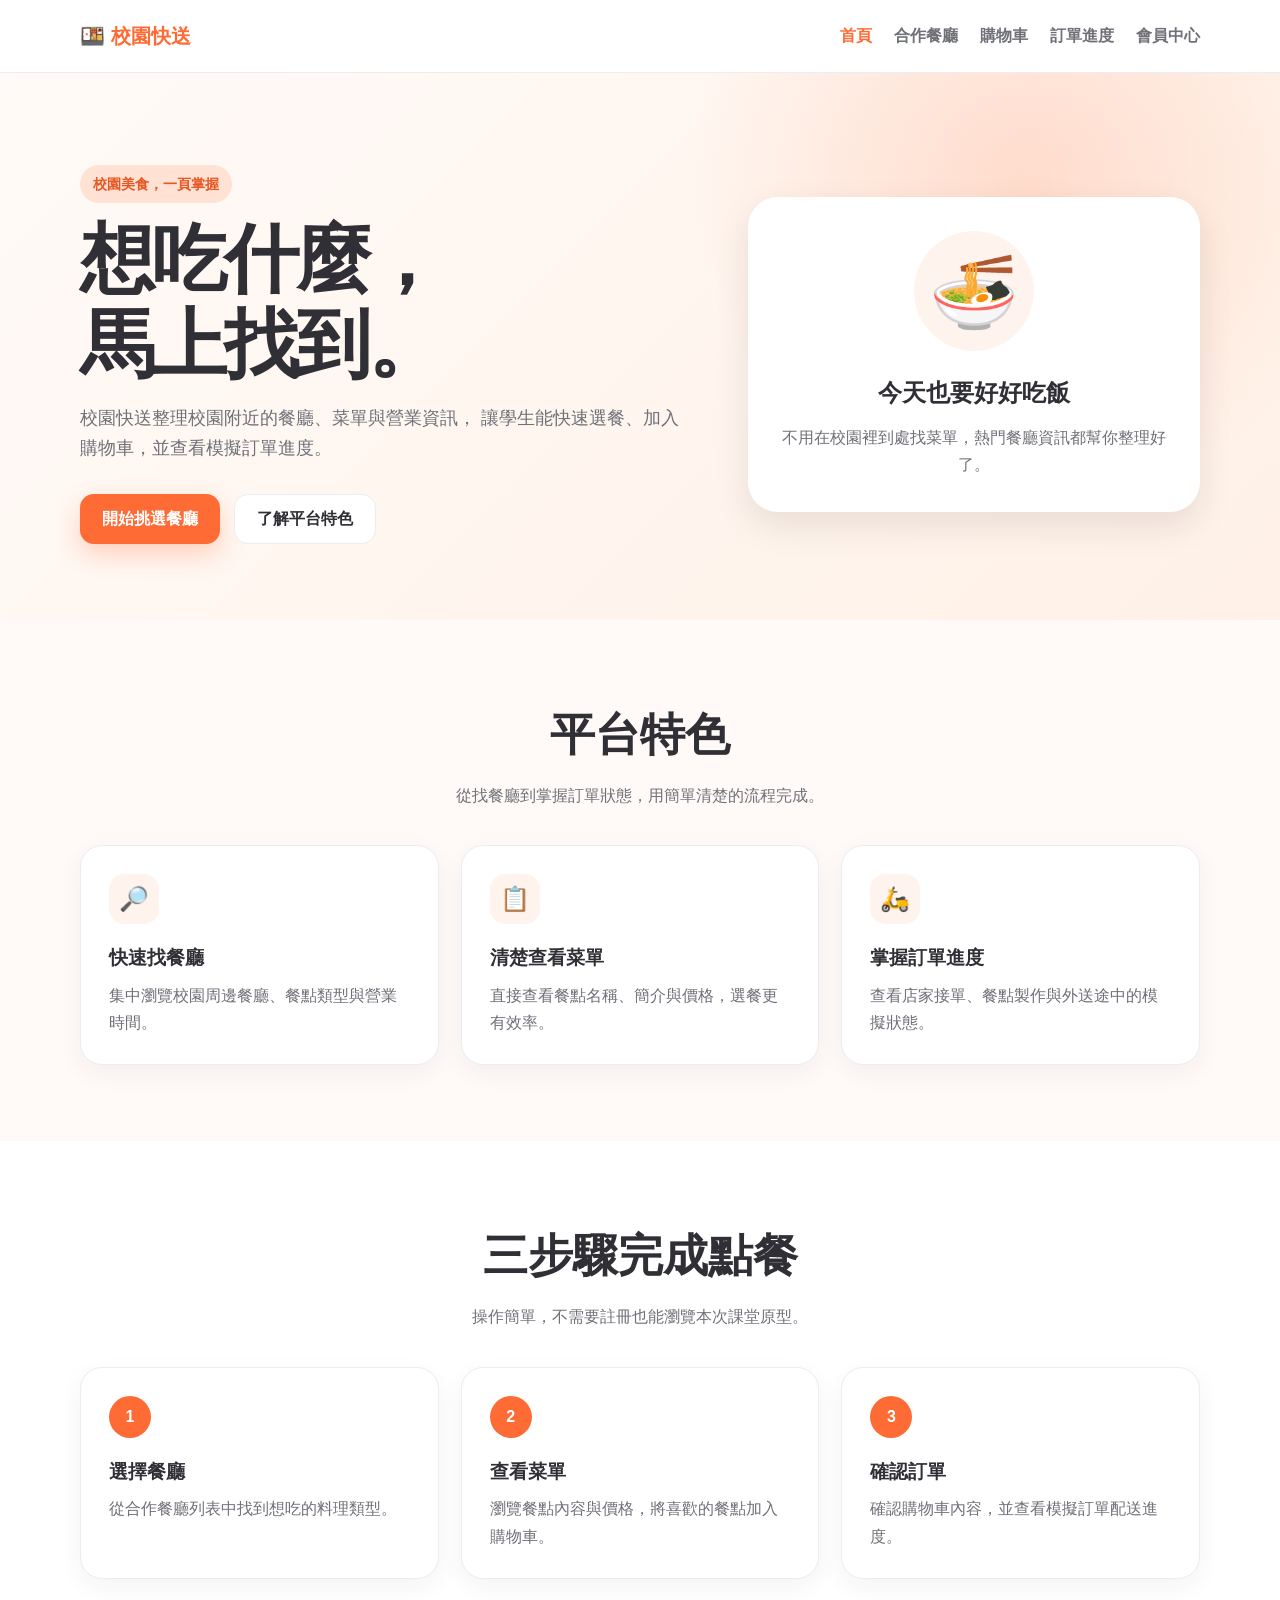
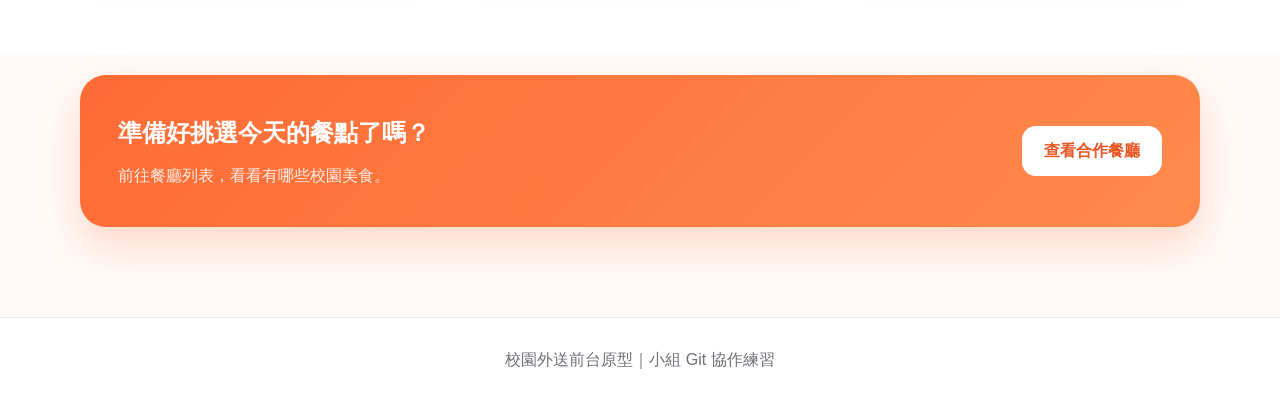
==== commit f9fcb2b0: "完成首頁與平台介紹" ====
--- a/index.html
+++ b/index.html
@@ -1,39 +1,461 @@
-<!doctype html>
+<!DOCTYPE html>
 <html lang="zh-Hant">
-  <head>
-    <meta charset="UTF-8" />
-    <meta name="viewport" content="width=device-width, initial-scale=1.0" />
-    <title>校園外送｜首頁</title>
-    <link rel="stylesheet" href="css/base.css" />
-  </head>
-  <body>
-    <header class="site-header">
-      <a class="brand" href="index.html">校園外送</a>
-      <nav aria-label="主要導覽">
-        <a href="pages/restaurants.html">餐廳</a>
-        <a href="pages/menu.html">菜單</a>
-        <a href="pages/cart.html">購物車 <span data-cart-count>0</span></a>
-        <a href="pages/order-status.html">訂單狀態</a>
+<head>
+  <meta charset="UTF-8">
+  <meta name="viewport" content="width=device-width, initial-scale=1.0">
+  <meta name="description" content="校園快送提供校園周邊餐廳與餐點資訊，讓學生快速找到想吃的餐點。">
+  <title>校園快送｜首頁</title>
+  <style>
+    :root {
+      --primary: #ff6b35;
+      --primary-dark: #e85624;
+      --secondary: #fff4ed;
+      --text: #2f2f35;
+      --muted: #6f7078;
+      --surface: #ffffff;
+      --border: #ececf1;
+      --shadow: 0 14px 35px rgba(41, 34, 30, 0.10);
+    }
+
+    * {
+      box-sizing: border-box;
+    }
+
+    html {
+      scroll-behavior: smooth;
+    }
+
+    body {
+      margin: 0;
+      font-family: "Noto Sans TC", "Microsoft JhengHei", sans-serif;
+      color: var(--text);
+      background: #fffaf7;
+      line-height: 1.7;
+    }
+
+    a {
+      color: inherit;
+      text-decoration: none;
+    }
+
+    .container {
+      width: min(1120px, calc(100% - 40px));
+      margin: 0 auto;
+    }
+
+    header {
+      position: sticky;
+      top: 0;
+      z-index: 10;
+      background: rgba(255, 255, 255, 0.94);
+      border-bottom: 1px solid var(--border);
+      backdrop-filter: blur(10px);
+    }
+
+    nav {
+      min-height: 72px;
+      display: flex;
+      justify-content: space-between;
+      align-items: center;
+      gap: 24px;
+    }
+
+    .logo {
+      font-size: 1.25rem;
+      font-weight: 800;
+      color: var(--primary);
+    }
+
+    .nav-links {
+      display: flex;
+      gap: 22px;
+      align-items: center;
+    }
+
+    .nav-links a {
+      color: var(--muted);
+      font-weight: 700;
+    }
+
+    .nav-links a:hover,
+    .nav-links a[aria-current="page"] {
+      color: var(--primary);
+    }
+
+    .hero {
+      padding: 92px 0 76px;
+      background:
+        radial-gradient(circle at 80% 20%, rgba(255, 107, 53, 0.18), transparent 30%),
+        linear-gradient(135deg, #fffaf7 0%, #fff1e7 100%);
+    }
+
+    .hero-grid {
+      display: grid;
+      grid-template-columns: 1.15fr 0.85fr;
+      align-items: center;
+      gap: 56px;
+    }
+
+    .eyebrow {
+      display: inline-block;
+      margin-bottom: 14px;
+      padding: 7px 13px;
+      border-radius: 999px;
+      color: var(--primary-dark);
+      background: #ffe2d3;
+      font-weight: 800;
+      font-size: 0.9rem;
+    }
+
+    h1 {
+      margin: 0 0 18px;
+      font-size: clamp(2.6rem, 6vw, 4.7rem);
+      line-height: 1.12;
+      letter-spacing: -0.04em;
+    }
+
+    .hero p {
+      max-width: 660px;
+      margin: 0 0 30px;
+      color: var(--muted);
+      font-size: 1.1rem;
+    }
+
+    .button-row {
+      display: flex;
+      flex-wrap: wrap;
+      gap: 14px;
+    }
+
+    .button {
+      display: inline-flex;
+      justify-content: center;
+      align-items: center;
+      min-height: 50px;
+      padding: 0 22px;
+      border-radius: 14px;
+      font-weight: 800;
+      transition: transform 0.2s, box-shadow 0.2s;
+    }
+
+    .button:hover {
+      transform: translateY(-2px);
+    }
+
+    .button-primary {
+      color: white;
+      background: var(--primary);
+      box-shadow: 0 10px 25px rgba(255, 107, 53, 0.28);
+    }
+
+    .button-secondary {
+      background: white;
+      border: 1px solid var(--border);
+    }
+
+    .hero-card {
+      position: relative;
+      padding: 34px;
+      border-radius: 30px;
+      background: white;
+      box-shadow: var(--shadow);
+    }
+
+    .food-icon {
+      display: grid;
+      place-items: center;
+      width: 120px;
+      height: 120px;
+      margin: 0 auto 22px;
+      border-radius: 50%;
+      background: var(--secondary);
+      font-size: 4.5rem;
+    }
+
+    .hero-card h2 {
+      margin: 0 0 10px;
+      text-align: center;
+    }
+
+    .hero-card p {
+      margin: 0;
+      text-align: center;
+      font-size: 1rem;
+    }
+
+    section {
+      padding: 76px 0;
+    }
+
+    .section-heading {
+      max-width: 700px;
+      margin: 0 auto 36px;
+      text-align: center;
+    }
+
+    .section-heading h2 {
+      margin: 0 0 10px;
+      font-size: clamp(2rem, 4vw, 2.8rem);
+    }
+
+    .section-heading p {
+      margin: 0;
+      color: var(--muted);
+    }
+
+    .feature-grid,
+    .step-grid {
+      display: grid;
+      grid-template-columns: repeat(3, 1fr);
+      gap: 22px;
+    }
+
+    .card {
+      padding: 28px;
+      border: 1px solid var(--border);
+      border-radius: 22px;
+      background: var(--surface);
+      box-shadow: 0 8px 24px rgba(31, 31, 40, 0.05);
+    }
+
+    .card-icon {
+      display: grid;
+      place-items: center;
+      width: 50px;
+      height: 50px;
+      margin-bottom: 18px;
+      border-radius: 15px;
+      background: var(--secondary);
+      font-size: 1.5rem;
+    }
+
+    .card h3 {
+      margin: 0 0 8px;
+    }
+
+    .card p {
+      margin: 0;
+      color: var(--muted);
+    }
+
+    .steps {
+      background: #ffffff;
+    }
+
+    .step-number {
+      display: grid;
+      place-items: center;
+      width: 42px;
+      height: 42px;
+      margin-bottom: 18px;
+      border-radius: 50%;
+      color: white;
+      background: var(--primary);
+      font-weight: 900;
+    }
+
+    .cta {
+      padding-top: 20px;
+      padding-bottom: 90px;
+    }
+
+    .cta-box {
+      display: flex;
+      justify-content: space-between;
+      align-items: center;
+      gap: 24px;
+      padding: 38px;
+      border-radius: 26px;
+      color: white;
+      background: linear-gradient(135deg, #ff6b35, #ff8a4c);
+      box-shadow: 0 18px 40px rgba(255, 107, 53, 0.24);
+    }
+
+    .cta-box h2,
+    .cta-box p {
+      margin: 0;
+    }
+
+    .cta-box p {
+      margin-top: 8px;
+      color: rgba(255, 255, 255, 0.88);
+    }
+
+    .cta-box .button {
+      flex-shrink: 0;
+      color: var(--primary-dark);
+      background: white;
+    }
+
+    footer {
+      padding: 28px 0;
+      border-top: 1px solid var(--border);
+      color: var(--muted);
+      background: white;
+      text-align: center;
+    }
+
+    @media (max-width: 820px) {
+      .hero-grid,
+      .feature-grid,
+      .step-grid {
+        grid-template-columns: 1fr;
+      }
+
+      .hero {
+        padding-top: 64px;
+      }
+
+      .hero-card {
+        max-width: 520px;
+      }
+
+      .cta-box {
+        align-items: flex-start;
+        flex-direction: column;
+      }
+    }
+
+    @media (max-width: 620px) {
+      .container {
+        width: min(100% - 28px, 1120px);
+      }
+
+      nav {
+        padding: 14px 0;
+        align-items: flex-start;
+        flex-direction: column;
+      }
+
+      .nav-links {
+        width: 100%;
+        gap: 14px;
+        overflow-x: auto;
+      }
+
+      .hero {
+        padding: 48px 0 56px;
+      }
+
+      section {
+        padding: 58px 0;
+      }
+    }
+  </style>
+</head>
+<body>
+  <header>
+    <nav class="container" aria-label="主要導覽">
+      <a class="logo" href="index.html">🍱 校園快送</a>
+      <div class="nav-links">
+        <a href="index.html" aria-current="page">首頁</a>
+        <a href="pages/restaurants.html">合作餐廳</a>
+        <a href="pages/cart.html">購物車</a>
+        <a href="pages/order-status.html">訂單進度</a>
         <a href="pages/profile.html">會員中心</a>
-      </nav>
-    </header>
-
-    <main class="container">
-      <section class="hero" aria-labelledby="page-title">
-        <p class="eyebrow">校園限定服務</p>
-        <h1 id="page-title">想吃什麼，送到你手上</h1>
-        <p>這是一個供小組協作練習使用的外送系統前台原型。</p>
-        <a class="button" href="pages/restaurants.html">瀏覽餐廳</a>
-      </section>
-
-      <!-- 成員 1：在這裡完成首頁與平台介紹功能。 -->
-      <section id="home-feature" class="placeholder" aria-labelledby="home-feature-title">
-        <h2 id="home-feature-title">平台介紹</h2>
-        <p>待完成：介紹校園外送的特色與使用流程。</p>
-      </section>
-    </main>
-
-    <footer>校園外送小組協作練習</footer>
-    <script src="js/app.js"></script>
-  </body>
+      </div>
+    </nav>
+  </header>
+
+  <main>
+    <section class="hero">
+      <div class="container hero-grid">
+        <div>
+          <span class="eyebrow">校園美食，一頁掌握</span>
+          <h1>想吃什麼，<br>馬上找到。</h1>
+          <p>
+            校園快送整理校園附近的餐廳、菜單與營業資訊，
+            讓學生能快速選餐、加入購物車，並查看模擬訂單進度。
+          </p>
+          <div class="button-row">
+            <a class="button button-primary" href="pages/restaurants.html">開始挑選餐廳</a>
+            <a class="button button-secondary" href="#features">了解平台特色</a>
+          </div>
+        </div>
+
+        <aside class="hero-card" aria-label="平台簡介">
+          <div class="food-icon" aria-hidden="true">🍜</div>
+          <h2>今天也要好好吃飯</h2>
+          <p>不用在校園裡到處找菜單，熱門餐廳資訊都幫你整理好了。</p>
+        </aside>
+      </div>
+    </section>
+
+    <section id="features">
+      <div class="container">
+        <div class="section-heading">
+          <h2>平台特色</h2>
+          <p>從找餐廳到掌握訂單狀態，用簡單清楚的流程完成。</p>
+        </div>
+
+        <div class="feature-grid">
+          <article class="card">
+            <div class="card-icon" aria-hidden="true">🔎</div>
+            <h3>快速找餐廳</h3>
+            <p>集中瀏覽校園周邊餐廳、餐點類型與營業時間。</p>
+          </article>
+
+          <article class="card">
+            <div class="card-icon" aria-hidden="true">📋</div>
+            <h3>清楚查看菜單</h3>
+            <p>直接查看餐點名稱、簡介與價格，選餐更有效率。</p>
+          </article>
+
+          <article class="card">
+            <div class="card-icon" aria-hidden="true">🛵</div>
+            <h3>掌握訂單進度</h3>
+            <p>查看店家接單、餐點製作與外送途中的模擬狀態。</p>
+          </article>
+        </div>
+      </div>
+    </section>
+
+    <section class="steps">
+      <div class="container">
+        <div class="section-heading">
+          <h2>三步驟完成點餐</h2>
+          <p>操作簡單，不需要註冊也能瀏覽本次課堂原型。</p>
+        </div>
+
+        <div class="step-grid">
+          <article class="card">
+            <div class="step-number">1</div>
+            <h3>選擇餐廳</h3>
+            <p>從合作餐廳列表中找到想吃的料理類型。</p>
+          </article>
+
+          <article class="card">
+            <div class="step-number">2</div>
+            <h3>查看菜單</h3>
+            <p>瀏覽餐點內容與價格，將喜歡的餐點加入購物車。</p>
+          </article>
+
+          <article class="card">
+            <div class="step-number">3</div>
+            <h3>確認訂單</h3>
+            <p>確認購物車內容，並查看模擬訂單配送進度。</p>
+          </article>
+        </div>
+      </div>
+    </section>
+
+    <section class="cta">
+      <div class="container">
+        <div class="cta-box">
+          <div>
+            <h2>準備好挑選今天的餐點了嗎？</h2>
+            <p>前往餐廳列表，看看有哪些校園美食。</p>
+          </div>
+          <a class="button" href="pages/restaurants.html">查看合作餐廳</a>
+        </div>
+      </div>
+    </section>
+  </main>
+
+  <footer>
+    <div class="container">
+      校園外送前台原型｜小組 Git 協作練習
+    </div>
+  </footer>
+</body>
 </html>
